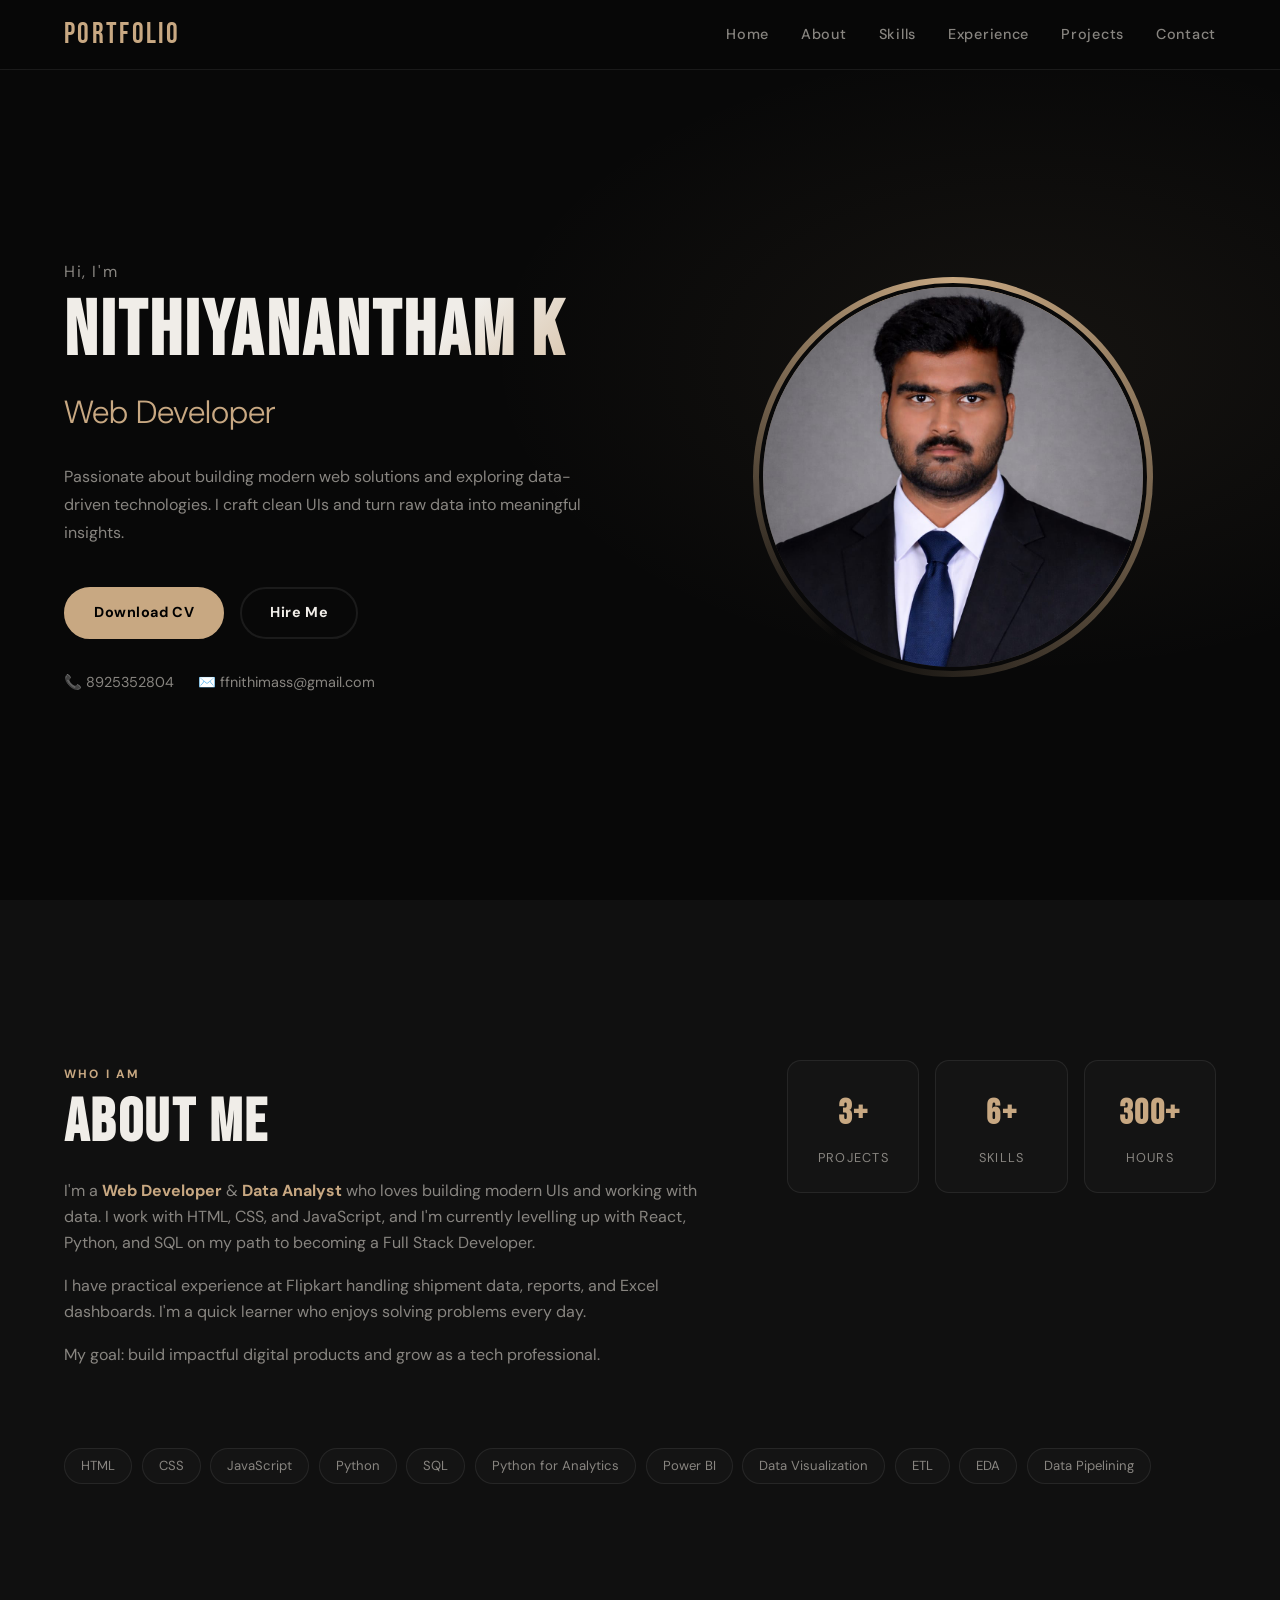
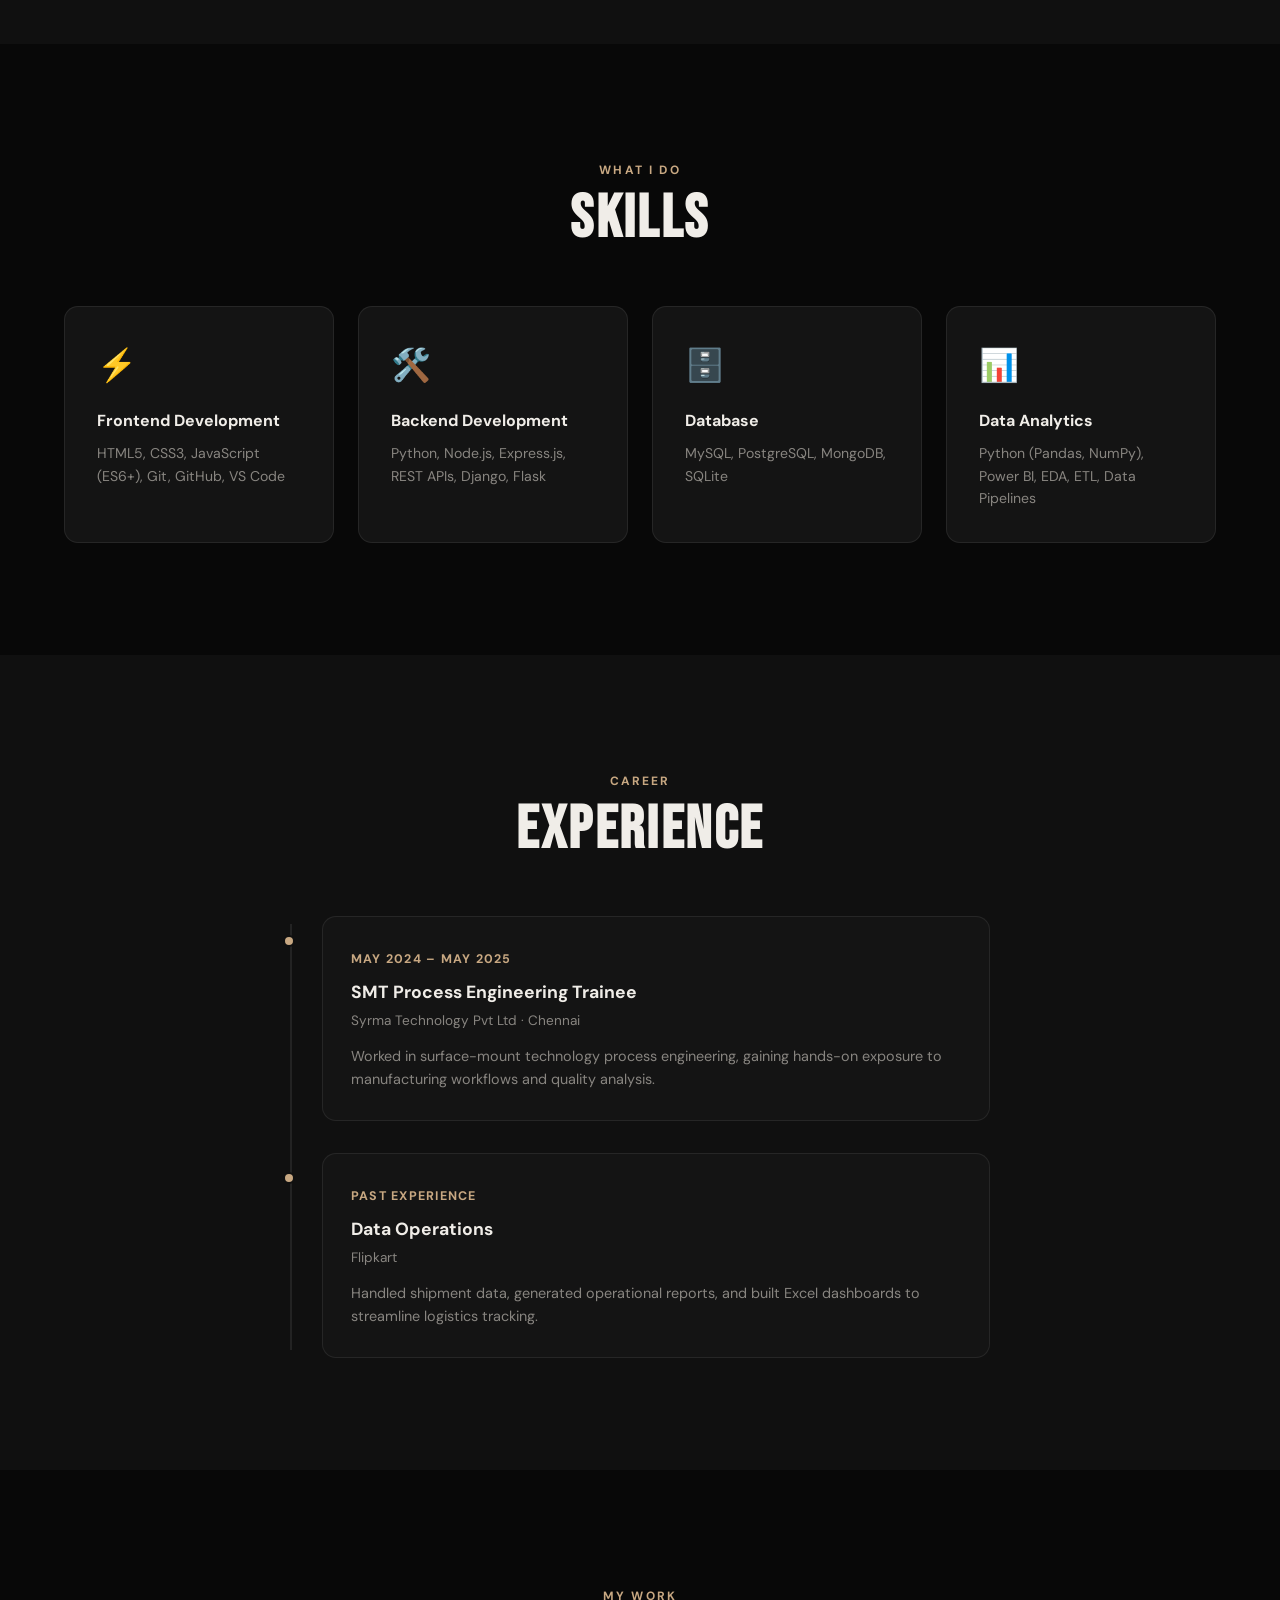
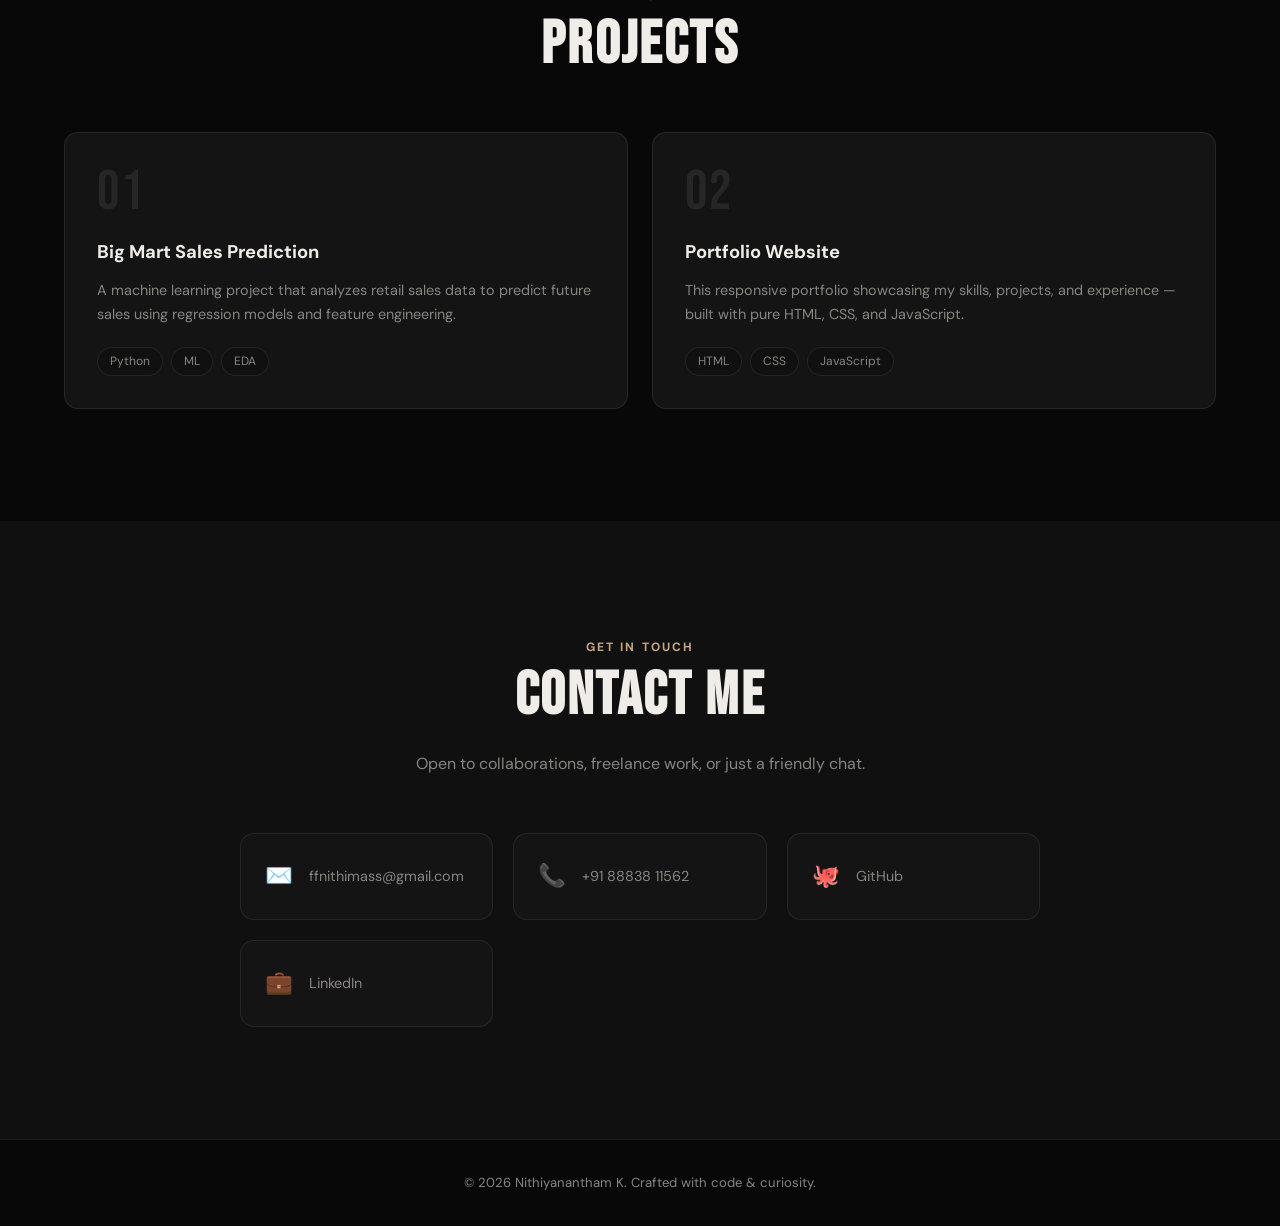
==== index.html @ ba3a7f9f "Add files via upload" ====
<!DOCTYPE html>
<html lang="en">
<head>
  <meta charset="UTF-8" />
  <meta name="viewport" content="width=device-width, initial-scale=1.0" />
  <title>Nithiyanantham K</title>
  <link rel="preconnect" href="https://fonts.googleapis.com" />
  <link rel="preconnect" href="https://fonts.gstatic.com" crossorigin />
  <link href="https://fonts.googleapis.com/css2?family=Bebas+Neue&family=DM+Sans:ital,opsz,wght@0,9..40,300;0,9..40,500;0,9..40,700;1,9..40,300&display=swap" rel="stylesheet" />
  <link rel="stylesheet" href="portfolio-project1.css" />
</head>
<body>

  <!-- ── NAVBAR ── -->
  <header>
    <nav class="navbar">
      <a href="#home" class="nav-logo">PORTFOLIO</a>
      <ul class="nav-links">
        <li><a href="#home">Home</a></li>
        <li><a href="#about">About</a></li>
        <li><a href="#skills">Skills</a></li>
        <li><a href="#experience">Experience</a></li>
        <li><a href="#projects">Projects</a></li>
        <li><a href="#contact">Contact</a></li>
      </ul>
      <button class="menu-toggle" aria-label="Toggle menu">&#9776;</button>
    </nav>
  </header>

  <main>

    <!-- ── HERO ── -->
    <section id="home" class="hero">
      <div class="hero-text fade-in">
        <p class="hero-label">Hi, I'm</p>
        <h1 class="hero-name">NITHIYANANTHAM K</h1>
        <h2 class="hero-role"><span id="role-text">Web Developer</span></h2>
        <p class="hero-bio">
          Passionate about building modern web solutions and exploring
          data-driven technologies. I craft clean UIs and turn raw data
          into meaningful insights.
        </p>
        <div class="hero-actions">
          <a href="NITHIYANANTHAM_K_CV.pdf" class="btn btn--primary" download>Download CV</a>
          <a href="#contact" class="btn btn--outline">Hire Me</a>
        </div>
        <div class="hero-contacts">
          <a href="tel:+918925352804">📞 8925352804</a>
          <a href="mailto:ffnithimass@gmail.com">✉️ ffnithimass@gmail.com</a>
        </div>
      </div>

      <div class="hero-image fade-in fade-in--delay">
        <div class="image-ring">
          <img src="imgs/myimg1.jpeg" alt="Nithiyanantham K" class="profile-img" />
        </div>
      </div>
    </section>

    <!-- ── ABOUT ── -->
    <section id="about" class="about">
      <div class="about-inner">

        <div class="about-text fade-in">
          <span class="section-tag">Who I Am</span>
          <h2 class="section-title">About Me</h2>
          <p>
            I'm a <strong>Web Developer</strong> &amp; <strong>Data Analyst</strong> who loves
            building modern UIs and working with data. I work with HTML, CSS, and JavaScript,
            and I'm currently levelling up with React, Python, and SQL on my path to becoming
            a Full Stack Developer.
          </p>
          <p>
            I have practical experience at Flipkart handling shipment data, reports, and Excel
            dashboards. I'm a quick learner who enjoys solving problems every day.
          </p>
          <p>My goal: build impactful digital products and grow as a tech professional.</p>
        </div>

        <div class="about-stats fade-in fade-in--delay">
          <div class="stat-card">
            <h3>3+</h3>
            <p>Projects</p>
          </div>
          <div class="stat-card">
            <h3>6+</h3>
            <p>Skills</p>
          </div>
          <div class="stat-card">
            <h3>300+</h3>
            <p>Hours</p>
          </div>
        </div>

      </div>

      <div class="tag-cloud fade-in">
        <span>HTML</span><span>CSS</span><span>JavaScript</span>
        <span>Python</span><span>SQL</span><span>Python for Analytics</span>
        <span>Power BI</span><span>Data Visualization</span>
        <span>ETL</span><span>EDA</span><span>Data Pipelining</span>
      </div>
    </section>

    <!-- ── SKILLS ── -->
    <section id="skills" class="skills-section">
      <div class="section-header fade-in">
        <span class="section-tag">What I Do</span>
        <h2 class="section-title">Skills</h2>
      </div>
      <div class="skills-grid">

        <div class="skill-card fade-in">
          <div class="skill-icon">⚡</div>
          <h3>Frontend Development</h3>
          <p>HTML5, CSS3, JavaScript (ES6+), Git, GitHub, VS Code</p>
        </div>

        <div class="skill-card fade-in">
          <div class="skill-icon">🛠️</div>
          <h3>Backend Development</h3>
          <p>Python, Node.js, Express.js, REST APIs, Django, Flask</p>
        </div>

        <div class="skill-card fade-in">
          <div class="skill-icon">🗄️</div>
          <h3>Database</h3>
          <p>MySQL, PostgreSQL, MongoDB, SQLite</p>
        </div>

        <div class="skill-card fade-in">
          <div class="skill-icon">📊</div>
          <h3>Data Analytics</h3>
          <p>Python (Pandas, NumPy), Power BI, EDA, ETL, Data Pipelines</p>
        </div>

      </div>
    </section>

    <!-- ── EXPERIENCE ── -->
    <section id="experience" class="experience-section">
      <div class="section-header fade-in">
        <span class="section-tag">Career</span>
        <h2 class="section-title">Experience</h2>
      </div>
      <div class="timeline">

        <div class="timeline-item fade-in">
          <div class="timeline-dot"></div>
          <div class="timeline-card">
            <span class="timeline-date">May 2024 – May 2025</span>
            <h3>SMT Process Engineering Trainee</h3>
            <p class="timeline-company">Syrma Technology Pvt Ltd · Chennai</p>
            <p>Worked in surface-mount technology process engineering, gaining hands-on exposure to manufacturing workflows and quality analysis.</p>
          </div>
        </div>

        <div class="timeline-item fade-in">
          <div class="timeline-dot"></div>
          <div class="timeline-card">
            <span class="timeline-date">Past Experience</span>
            <h3>Data Operations</h3>
            <p class="timeline-company">Flipkart</p>
            <p>Handled shipment data, generated operational reports, and built Excel dashboards to streamline logistics tracking.</p>
          </div>
        </div>

      </div>
    </section>

    <!-- ── PROJECTS ── -->
    <section id="projects" class="projects-section">
      <div class="section-header fade-in">
        <span class="section-tag">My Work</span>
        <h2 class="section-title">Projects</h2>
      </div>
      <div class="projects-grid">

        <div class="project-card fade-in">
          <div class="project-number">01</div>
          <h3>Big Mart Sales Prediction</h3>
          <p>A machine learning project that analyzes retail sales data to predict future sales using regression models and feature engineering.</p>
          <div class="project-tags">
            <span>Python</span><span>ML</span><span>EDA</span>
          </div>
        </div>

        <div class="project-card fade-in">
          <div class="project-number">02</div>
          <h3>Portfolio Website</h3>
          <p>This responsive portfolio showcasing my skills, projects, and experience — built with pure HTML, CSS, and JavaScript.</p>
          <div class="project-tags">
            <span>HTML</span><span>CSS</span><span>JavaScript</span>
          </div>
        </div>

      </div>
    </section>

    <!-- ── CONTACT ── -->
    <section id="contact" class="contact-section">
      <div class="section-header fade-in">
        <span class="section-tag">Get In Touch</span>
        <h2 class="section-title">Contact Me</h2>
        <p>Open to collaborations, freelance work, or just a friendly chat.</p>
      </div>
      <div class="contact-grid fade-in">
        <a href="mailto:ffnithimass@gmail.com" class="contact-card">
          <span class="contact-icon">✉️</span>
          <span>ffnithimass@gmail.com</span>
        </a>
        <a href="tel:+918883811562" class="contact-card">
          <span class="contact-icon">📞</span>
          <span>+91 88838 11562</span>
        </a>
        <a href="https://github.com/" target="_blank" rel="noopener" class="contact-card">
          <span class="contact-icon">🐙</span>
          <span>GitHub</span>
        </a>
        <a href="https://linkedin.com/" target="_blank" rel="noopener" class="contact-card">
          <span class="contact-icon">💼</span>
          <span>LinkedIn</span>
        </a>
      </div>
    </section>

  </main>

  <!-- ── FOOTER ── -->
  <footer class="footer">
    <p>© 2026 Nithiyanantham K. Crafted with code & curiosity.</p>
  </footer>

  <script src="portfolio-project2.js"></script>
</body>
</html>
---- portfolio-project1.css ----
/* ─────────────────────────────────────────
   RESET & ROOT
───────────────────────────────────────── */
*, *::before, *::after {
  margin: 0;
  padding: 0;
  box-sizing: border-box;
}

:root {
  --bg:         #080808;
  --bg-2:       #101010;
  --bg-card:    #141414;
  --accent:     #C8A882;       /* warm gold-tan */
  --accent-dim: rgba(200,168,130,0.15);
  --text:       #F0EDE8;
  --text-muted: #888580;
  --border:     rgba(255,255,255,0.08);
  --radius:     14px;
  --font-display: 'Bebas Neue', sans-serif;
  --font-body:    'DM Sans', sans-serif;
  --nav-h:      70px;
}

html { scroll-behavior: smooth; }

body {
  background: var(--bg);
  color: var(--text);
  font-family: var(--font-body);
  font-size: 1rem;
  line-height: 1.65;
  overflow-x: hidden;
}

/* ─────────────────────────────────────────
   UTILITY
───────────────────────────────────────── */
.section-tag {
  display: inline-block;
  font-size: 0.75rem;
  font-weight: 700;
  letter-spacing: 0.18em;
  text-transform: uppercase;
  color: var(--accent);
  margin-bottom: 0.5rem;
}

.section-title {
  font-family: var(--font-display);
  font-size: clamp(2.4rem, 5vw, 3.8rem);
  letter-spacing: 0.04em;
  line-height: 1;
  color: var(--text);
  margin-bottom: 1.5rem;
}

.section-header {
  text-align: center;
  margin-bottom: 3.5rem;
}

.section-header p {
  color: var(--text-muted);
  max-width: 500px;
  margin: 0 auto;
}

/* ─────────────────────────────────────────
   FADE-IN ANIMATION
───────────────────────────────────────── */
.fade-in {
  opacity: 0;
  transform: translateY(28px);
  transition: opacity 0.7s ease, transform 0.7s ease;
}

.fade-in.visible {
  opacity: 1;
  transform: translateY(0);
}

.fade-in--delay {
  transition-delay: 0.18s;
}

/* ─────────────────────────────────────────
   NAVBAR
───────────────────────────────────────── */
.navbar {
  position: fixed;
  top: 0;
  width: 100%;
  height: var(--nav-h);
  padding: 0 5%;
  display: flex;
  align-items: center;
  justify-content: space-between;
  background: rgba(8,8,8,0.85);
  backdrop-filter: blur(14px);
  -webkit-backdrop-filter: blur(14px);
  border-bottom: 1px solid var(--border);
  z-index: 1000;
}

.nav-logo {
  font-family: var(--font-display);
  font-size: 1.8rem;
  letter-spacing: 0.08em;
  color: var(--accent);
  text-decoration: none;
}

.nav-links {
  display: flex;
  list-style: none;
  gap: 2rem;
}

.nav-links a {
  color: var(--text-muted);
  text-decoration: none;
  font-size: 0.9rem;
  font-weight: 500;
  letter-spacing: 0.05em;
  transition: color 0.25s;
  position: relative;
}

.nav-links a::after {
  content: '';
  position: absolute;
  bottom: -4px;
  left: 0;
  width: 0;
  height: 2px;
  background: var(--accent);
  transition: width 0.3s ease;
}

.nav-links a:hover {
  color: var(--text);
}

.nav-links a:hover::after {
  width: 100%;
}

.menu-toggle {
  display: none;
  background: none;
  border: none;
  color: var(--text);
  font-size: 1.5rem;
  cursor: pointer;
}

/* ─────────────────────────────────────────
   HERO
───────────────────────────────────────── */
.hero {
  min-height: 100vh;
  padding: calc(var(--nav-h) + 4rem) 5% 5rem;
  display: flex;
  align-items: center;
  gap: 4rem;
  background:
    radial-gradient(ellipse 60% 50% at 80% 40%, rgba(200,168,130,0.07) 0%, transparent 70%);
}

.hero-text {
  flex: 1;
}

.hero-label {
  font-size: 1rem;
  color: var(--text-muted);
  letter-spacing: 0.1em;
  margin-bottom: 0.5rem;
}

.hero-name {
  font-family: var(--font-display);
  font-size: clamp(2.8rem, 6vw, 5rem);
  letter-spacing: 0.04em;
  line-height: 1;
  margin-bottom: 1rem;
  background: linear-gradient(135deg, var(--text) 60%, var(--accent));
  -webkit-background-clip: text;
  -webkit-text-fill-color: transparent;
  background-clip: text;
}

.hero-role {
  font-size: clamp(1.4rem, 3vw, 2rem);
  font-weight: 300;
  color: var(--accent);
  min-height: 2.5rem;
  margin-bottom: 1.5rem;
}

.hero-role span {
  opacity: 1;
  transition: opacity 0.5s ease;
}

.hero-role span.fade-out {
  opacity: 0;
}

.hero-bio {
  max-width: 520px;
  color: var(--text-muted);
  font-size: 1rem;
  margin-bottom: 2.5rem;
  line-height: 1.75;
}

.hero-actions {
  display: flex;
  gap: 1rem;
  flex-wrap: wrap;
  margin-bottom: 2rem;
}

.hero-contacts {
  display: flex;
  gap: 1.5rem;
  flex-wrap: wrap;
}

.hero-contacts a {
  color: var(--text-muted);
  text-decoration: none;
  font-size: 0.9rem;
  transition: color 0.25s;
}

.hero-contacts a:hover {
  color: var(--accent);
}

/* Profile image */
.hero-image {
  flex: 0.1 0 auto;
}

.image-ring {
  width: 400px;
  height: 400px;
  border-radius: 50%;
  padding: 6px;
  background: conic-gradient(var(--accent), transparent 60%, var(--accent));
  animation: spin-ring 10s linear infinite;
}

@keyframes spin-ring {
  to { transform: rotate(360deg); }
}

.profile-img {
  width: 100%;
  height: 100%;
  border-radius: 50%;
  object-fit: cover;
  display: block;
  border: 4px solid var(--bg);
  animation: spin-ring 10s linear infinite reverse; /* counter-rotate so image stays still */
}

/* ─────────────────────────────────────────
   BUTTONS
───────────────────────────────────────── */
.btn {
  display: inline-block;
  padding: 0.75rem 1.75rem;
  border-radius: 50px;
  font-family: var(--font-body);
  font-size: 0.9rem;
  font-weight: 700;
  letter-spacing: 0.04em;
  text-decoration: none;
  cursor: pointer;
  transition: all 0.3s ease;
}

.btn--primary {
  background: var(--accent);
  color: #000;
  border: 2px solid var(--accent);
}

.btn--primary:hover {
  background: transparent;
  color: var(--accent);
}

.btn--outline {
  background: transparent;
  color: var(--text);
  border: 2px solid var(--border);
}

.btn--outline:hover {
  border-color: var(--accent);
  color: var(--accent);
}

/* ─────────────────────────────────────────
   ABOUT
───────────────────────────────────────── */
.about {
  padding: 10rem 5%;
  background: var(--bg-2);
}

.about-inner {
  display: flex;
  gap: 5rem;
  align-items: flex-start;
  margin-bottom: 4rem;
}

.about-text {
  flex: 1.5;
}

.about-text p {
  color: var(--text-muted);
  margin-bottom: 1rem;
}

.about-text strong {
  color: var(--accent);
}

.about-stats {
  flex: 1;
  display: grid;
  grid-template-columns: repeat(3, 1fr);
  gap: 1rem;
}

.stat-card {
  background: var(--bg-card);
  border: 1px solid var(--border);
  border-radius: var(--radius);
  padding: 1.5rem 1rem;
  text-align: center;
}

.stat-card h3 {
  font-family: var(--font-display);
  font-size: 2.2rem;
  color: var(--accent);
  letter-spacing: 0.04em;
}

.stat-card p {
  font-size: 0.8rem;
  color: var(--text-muted);
  text-transform: uppercase;
  letter-spacing: 0.1em;
  margin-top: 0.25rem;
}

.tag-cloud {
  display: flex;
  flex-wrap: wrap;
  gap: 0.6rem;
}

.tag-cloud span {
  padding: 0.4rem 1rem;
  border-radius: 50px;
  background: var(--bg-card);
  border: 1px solid var(--border);
  font-size: 0.82rem;
  color: var(--text-muted);
  transition: all 0.25s;
}

.tag-cloud span:hover {
  border-color: var(--accent);
  color: var(--accent);
}

/* ─────────────────────────────────────────
   SKILLS SECTION
───────────────────────────────────────── */
.skills-section {
  padding: 7rem 5%;
  background: var(--bg);
}

.skills-grid {
  display: grid;
  grid-template-columns: repeat(auto-fit, minmax(240px, 1fr));
  gap: 1.5rem;
}

.skill-card {
  background: var(--bg-card);
  border: 1px solid var(--border);
  border-radius: var(--radius);
  padding: 2rem;
  transition: all 0.3s ease;
}

.skill-card:hover {
  border-color: var(--accent);
  transform: translateY(-4px);
  box-shadow: 0 12px 40px rgba(200,168,130,0.08);
}

.skill-icon {
  font-size: 2rem;
  margin-bottom: 1rem;
}

.skill-card h3 {
  font-size: 1rem;
  font-weight: 700;
  margin-bottom: 0.5rem;
  color: var(--text);
}

.skill-card p {
  font-size: 0.88rem;
  color: var(--text-muted);
  line-height: 1.6;
}

/* ─────────────────────────────────────────
   EXPERIENCE
───────────────────────────────────────── */
.experience-section {
  padding: 7rem 5%;
  background: var(--bg-2);
}

.timeline {
  display: flex;
  flex-direction: column;
  gap: 2rem;
  max-width: 700px;
  margin: 0 auto;
  position: relative;
  padding-left: 2rem;
}

.timeline::before {
  content: '';
  position: absolute;
  left: 0;
  top: 8px;
  bottom: 8px;
  width: 2px;
  background: var(--border);
}

.timeline-item {
  position: relative;
}

.timeline-dot {
  position: absolute;
  left: -2.45rem;
  top: 1.2rem;
  width: 12px;
  height: 12px;
  border-radius: 50%;
  background: var(--accent);
  border: 2px solid var(--bg-2);
}

.timeline-card {
  background: var(--bg-card);
  border: 1px solid var(--border);
  border-radius: var(--radius);
  padding: 1.75rem;
  transition: border-color 0.3s;
}

.timeline-card:hover {
  border-color: var(--accent);
}

.timeline-date {
  font-size: 0.78rem;
  font-weight: 700;
  letter-spacing: 0.1em;
  text-transform: uppercase;
  color: var(--accent);
}

.timeline-card h3 {
  font-size: 1.1rem;
  font-weight: 700;
  margin: 0.4rem 0 0.2rem;
  color: var(--text);
}

.timeline-company {
  font-size: 0.85rem;
  color: var(--text-muted);
  margin-bottom: 0.75rem;
}

.timeline-card p:last-child {
  font-size: 0.9rem;
  color: var(--text-muted);
}

/* ─────────────────────────────────────────
   PROJECTS
───────────────────────────────────────── */
.projects-section {
  padding: 7rem 5%;
  background: var(--bg);
}

.projects-grid {
  display: grid;
  grid-template-columns: repeat(auto-fit, minmax(300px, 1fr));
  gap: 1.5rem;
}

.project-card {
  background: var(--bg-card);
  border: 1px solid var(--border);
  border-radius: var(--radius);
  padding: 2rem;
  transition: all 0.3s ease;
  position: relative;
  overflow: hidden;
}

.project-card::before {
  content: '';
  position: absolute;
  inset: 0;
  background: linear-gradient(135deg, var(--accent-dim), transparent);
  opacity: 0;
  transition: opacity 0.3s;
}

.project-card:hover {
  border-color: var(--accent);
  transform: translateY(-4px);
}

.project-card:hover::before {
  opacity: 1;
}

.project-number {
  font-family: var(--font-display);
  font-size: 3.5rem;
  color: var(--border);
  line-height: 1;
  margin-bottom: 1rem;
  letter-spacing: 0.04em;
}

.project-card h3 {
  font-size: 1.15rem;
  font-weight: 700;
  margin-bottom: 0.75rem;
  color: var(--text);
}

.project-card > p {
  font-size: 0.9rem;
  color: var(--text-muted);
  margin-bottom: 1.25rem;
}

.project-tags {
  display: flex;
  gap: 0.5rem;
  flex-wrap: wrap;
}

.project-tags span {
  padding: 0.25rem 0.75rem;
  border-radius: 50px;
  background: var(--bg-2);
  border: 1px solid var(--border);
  font-size: 0.75rem;
  color: var(--text-muted);
}

/* ─────────────────────────────────────────
   CONTACT
───────────────────────────────────────── */
.contact-section {
  padding: 7rem 5%;
  background: var(--bg-2);
}

.contact-grid {
  display: grid;
  grid-template-columns: repeat(auto-fit, minmax(220px, 1fr));
  gap: 1.25rem;
  max-width: 800px;
  margin: 0 auto;
}

.contact-card {
  display: flex;
  align-items: center;
  gap: 1rem;
  padding: 1.5rem;
  background: var(--bg-card);
  border: 1px solid var(--border);
  border-radius: var(--radius);
  text-decoration: none;
  color: var(--text-muted);
  font-size: 0.9rem;
  transition: all 0.3s;
}

.contact-card:hover {
  border-color: var(--accent);
  color: var(--text);
}

.contact-icon {
  font-size: 1.4rem;
}

/* ─────────────────────────────────────────
   FOOTER
───────────────────────────────────────── */
.footer {
  text-align: center;
  padding: 2rem;
  background: var(--bg);
  border-top: 1px solid var(--border);
  font-size: 0.82rem;
  color: var(--text-muted);
}

/* ─────────────────────────────────────────
   RESPONSIVE
───────────────────────────────────────── */
@media (max-width: 900px) {
  .hero {
    flex-direction: column-reverse;
    text-align: center;
    padding-top: calc(var(--nav-h) + 3rem);
  }

  .hero-bio { margin: 0 auto 2.5rem; }
  .hero-actions { justify-content: center; }
  .hero-contacts { justify-content: center; }

  .image-ring {
    width: 340px;
    height: 340px;
  }

  .about-inner {
    flex-direction: column;
    gap: 3rem;
  }

  .about-stats {
    width: 100%;
  }
}

@media (max-width: 600px) {
  .navbar { padding: 0 4%; }

  .nav-links {
    display: none;
    flex-direction: column;
    position: absolute;
    top: var(--nav-h);
    left: 0;
    width: 100%;
    background: var(--bg-2);
    padding: 1rem 5%;
    border-bottom: 1px solid var(--border);
    gap: 1rem;
  }

  .nav-links.open { display: flex; }

  .menu-toggle { display: block; }

  .image-ring {
    width: 280px;
    height: 280px;
  }

  .about-stats {
    grid-template-columns: repeat(3, 1fr);
  }

  .skills-grid,
  .projects-grid {
    grid-template-columns: 1fr;
  }
}
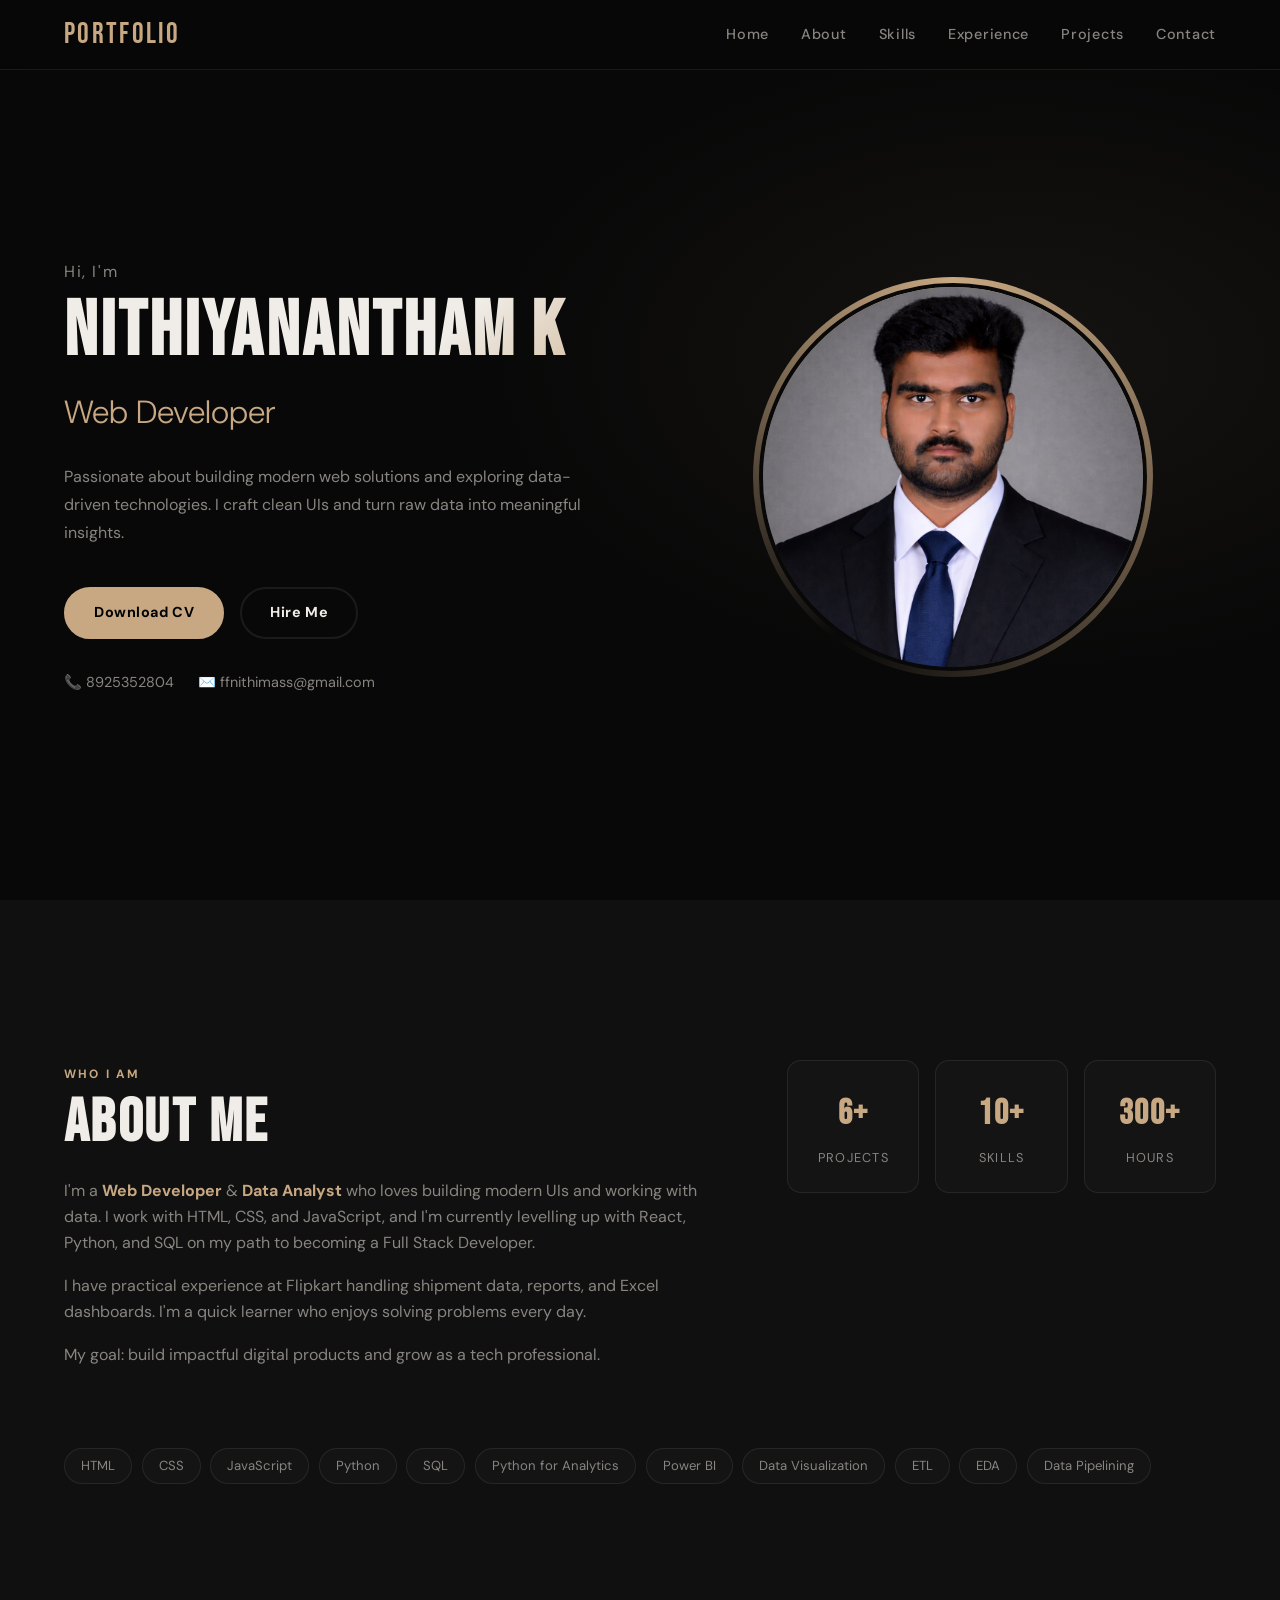
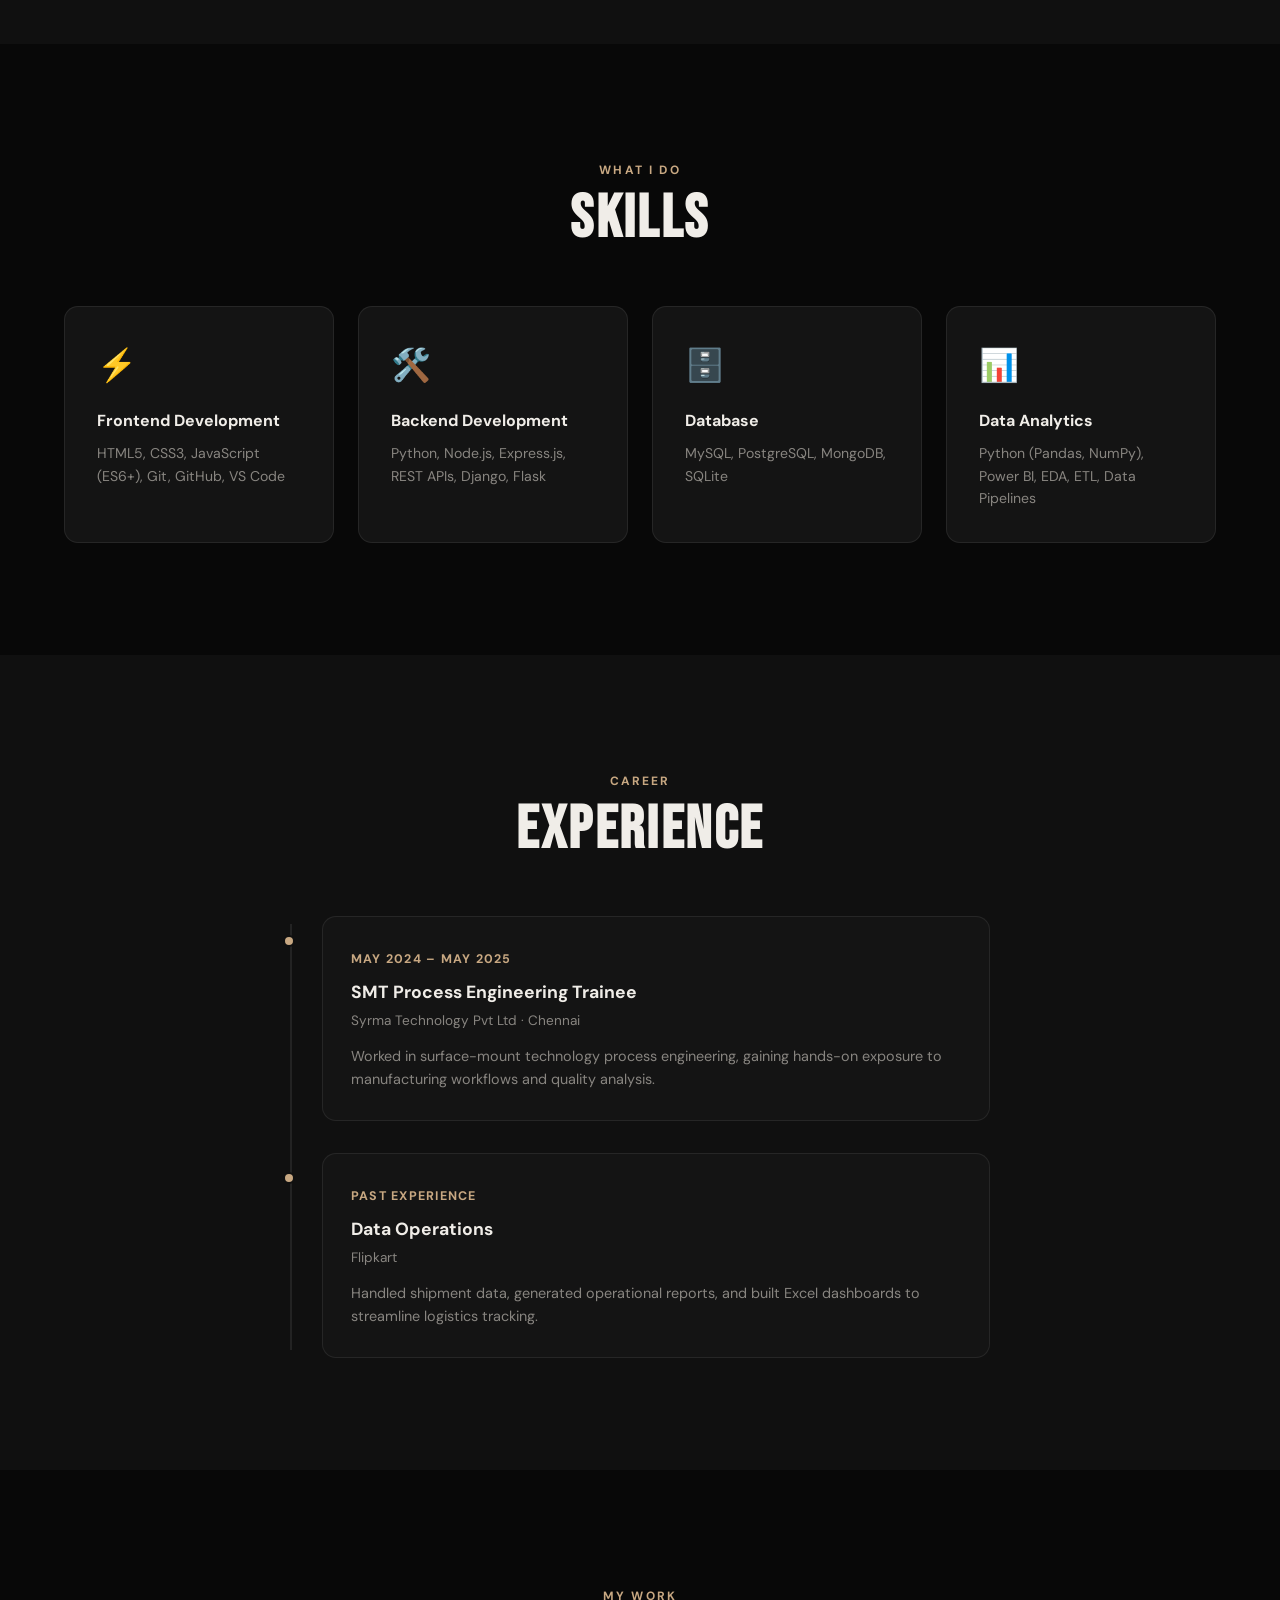
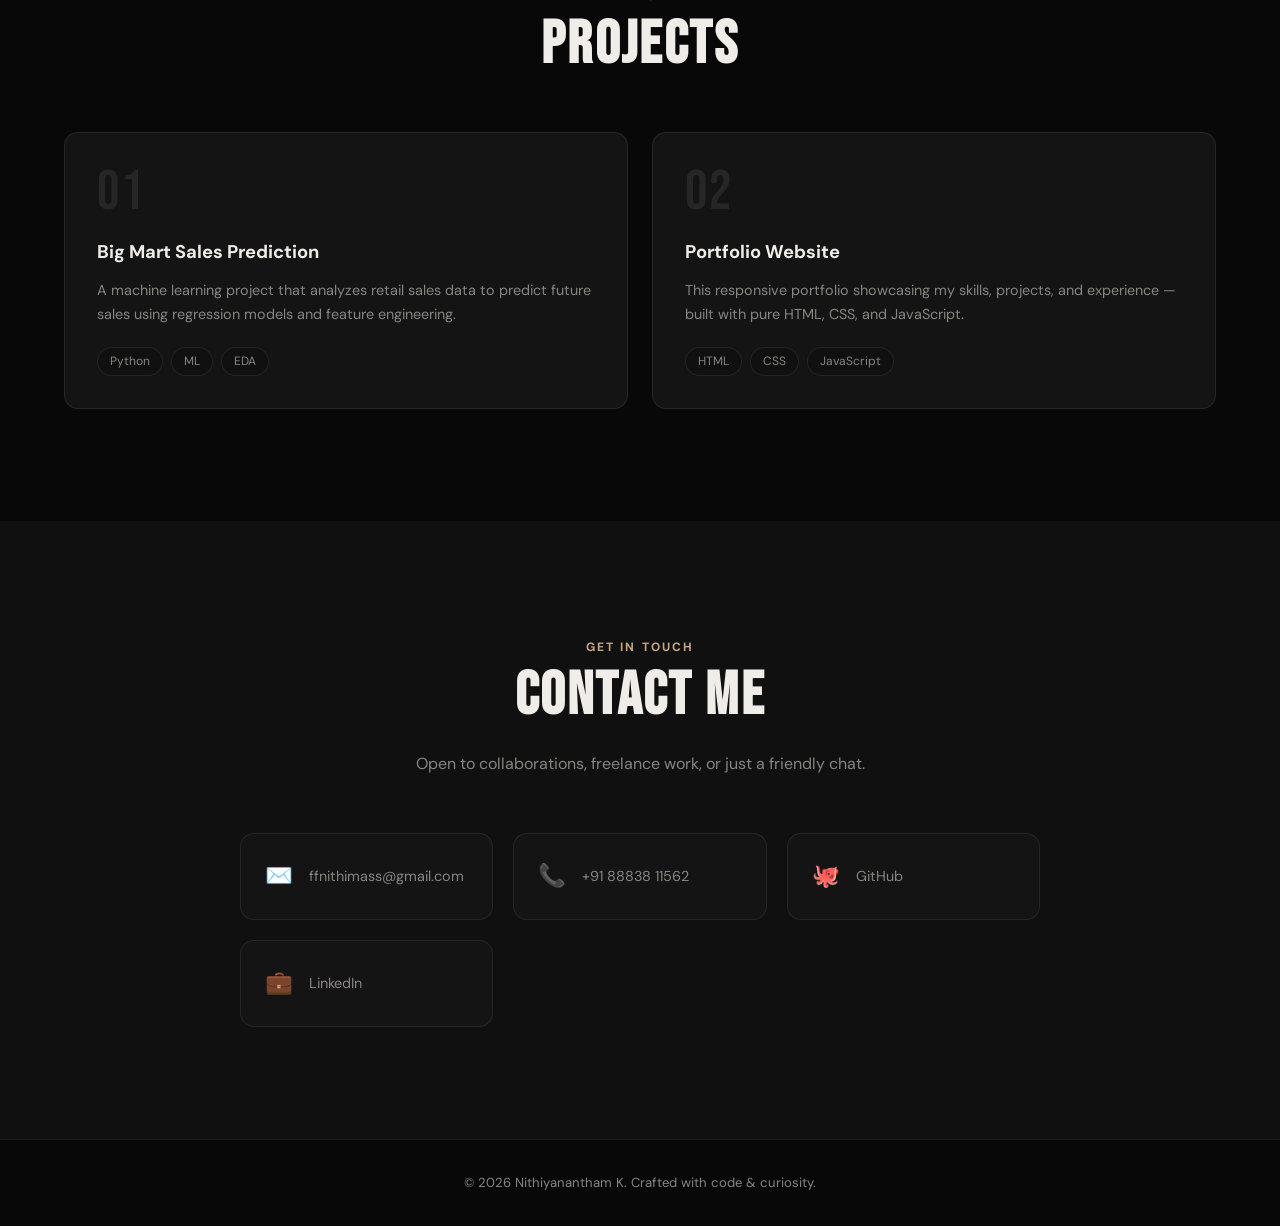
==== commit 6d6080ec: "index.html" ====
--- a/index.html
+++ b/index.html
@@ -79,11 +79,11 @@
 
         <div class="about-stats fade-in fade-in--delay">
           <div class="stat-card">
-            <h3>3+</h3>
+            <h3>6+</h3>
             <p>Projects</p>
           </div>
           <div class="stat-card">
-            <h3>6+</h3>
+            <h3>10+</h3>
             <p>Skills</p>
           </div>
           <div class="stat-card">
--- a/portfolio-project1.css
+++ b/portfolio-project1.css
@@ -686,7 +686,10 @@
     border-bottom: 1px solid var(--border);
     gap: 1rem;
   }
-
+  .hero-role{
+     display: none;
+  }
+   
   .nav-links.open { display: flex; }
 
   .menu-toggle { display: block; }
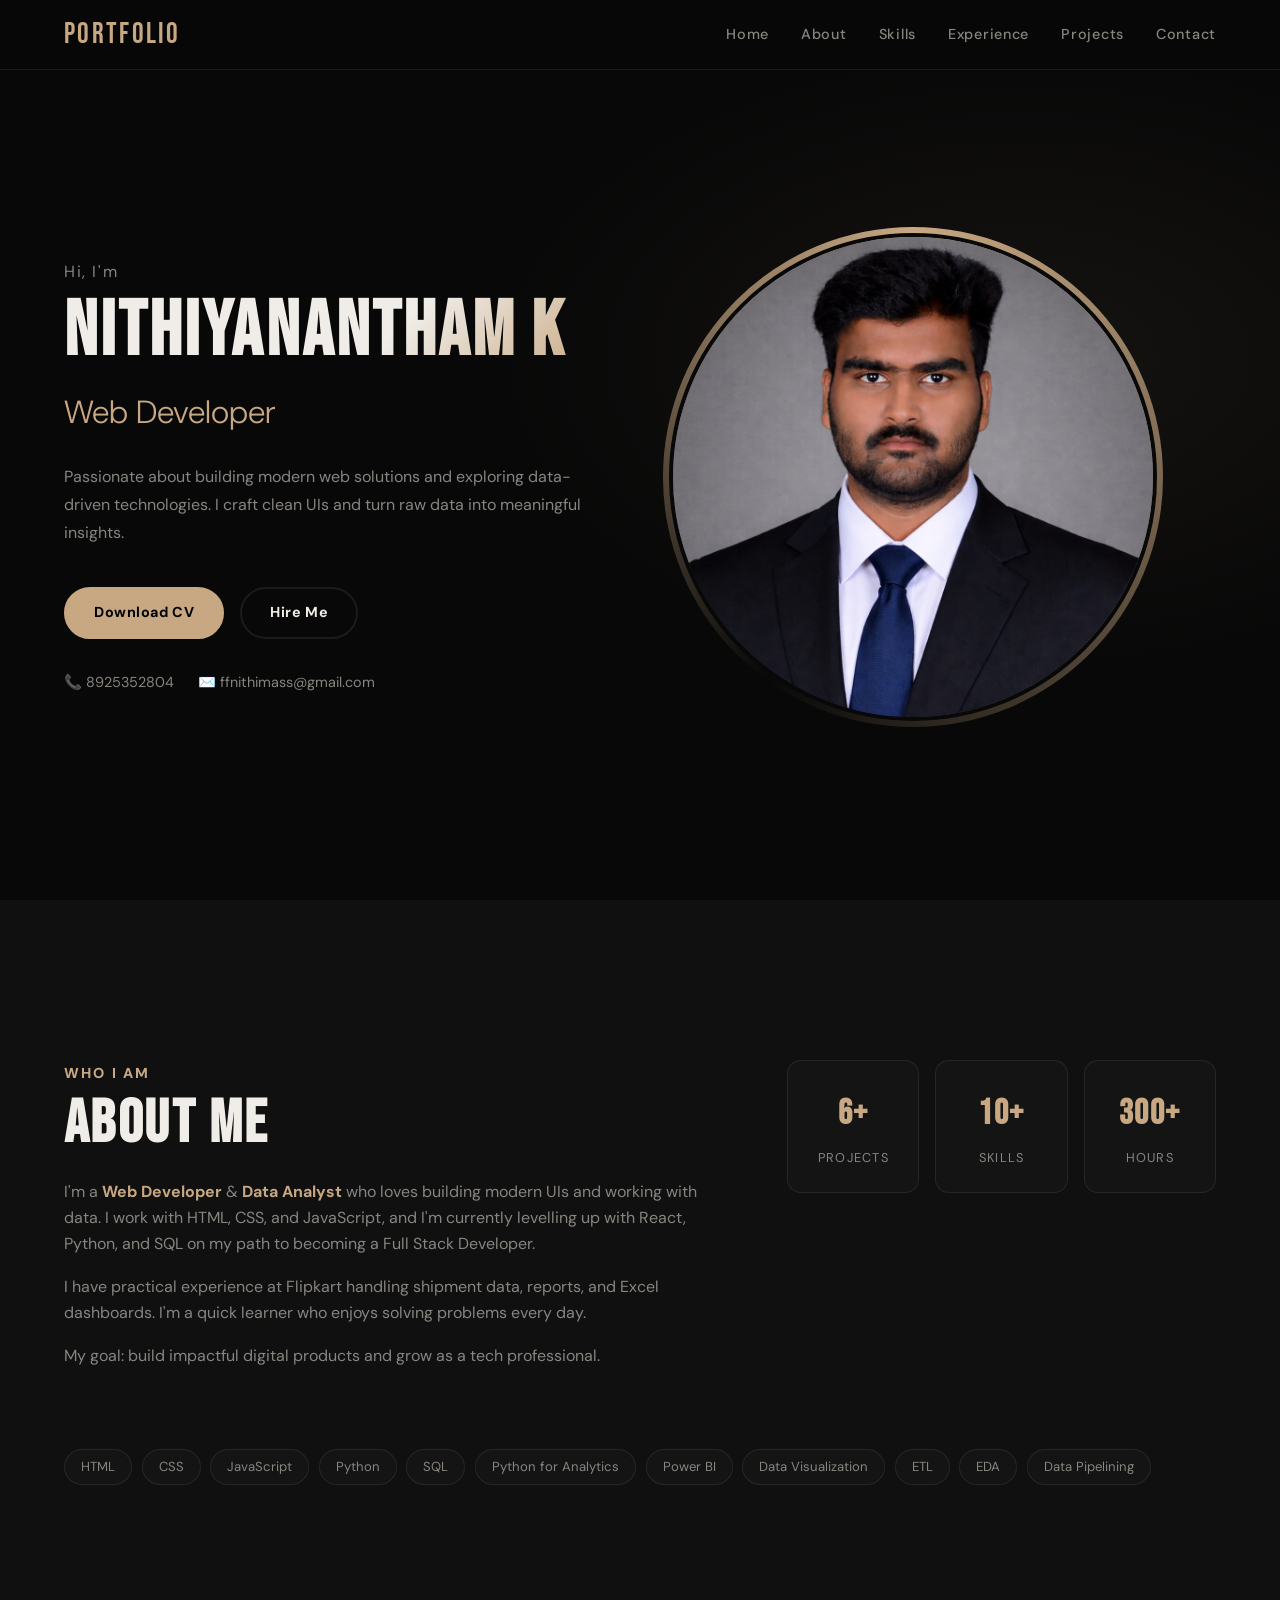
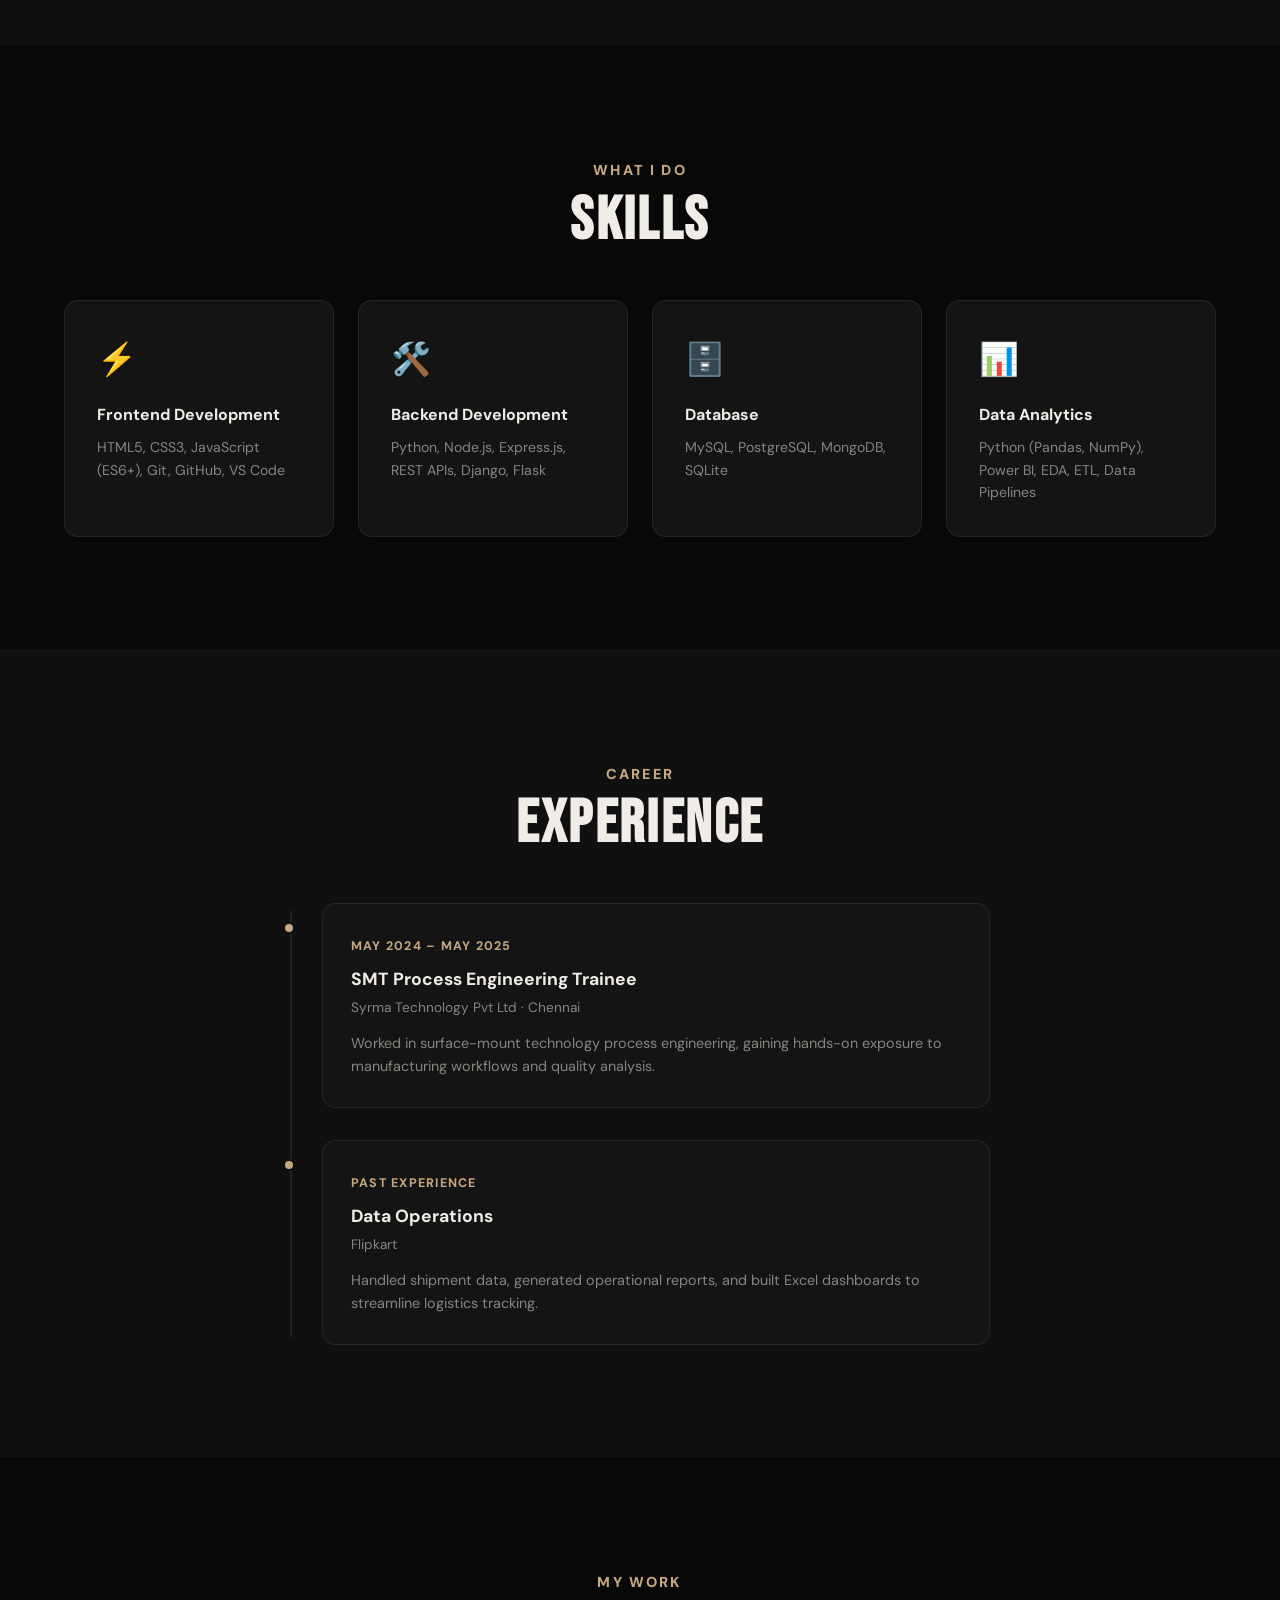
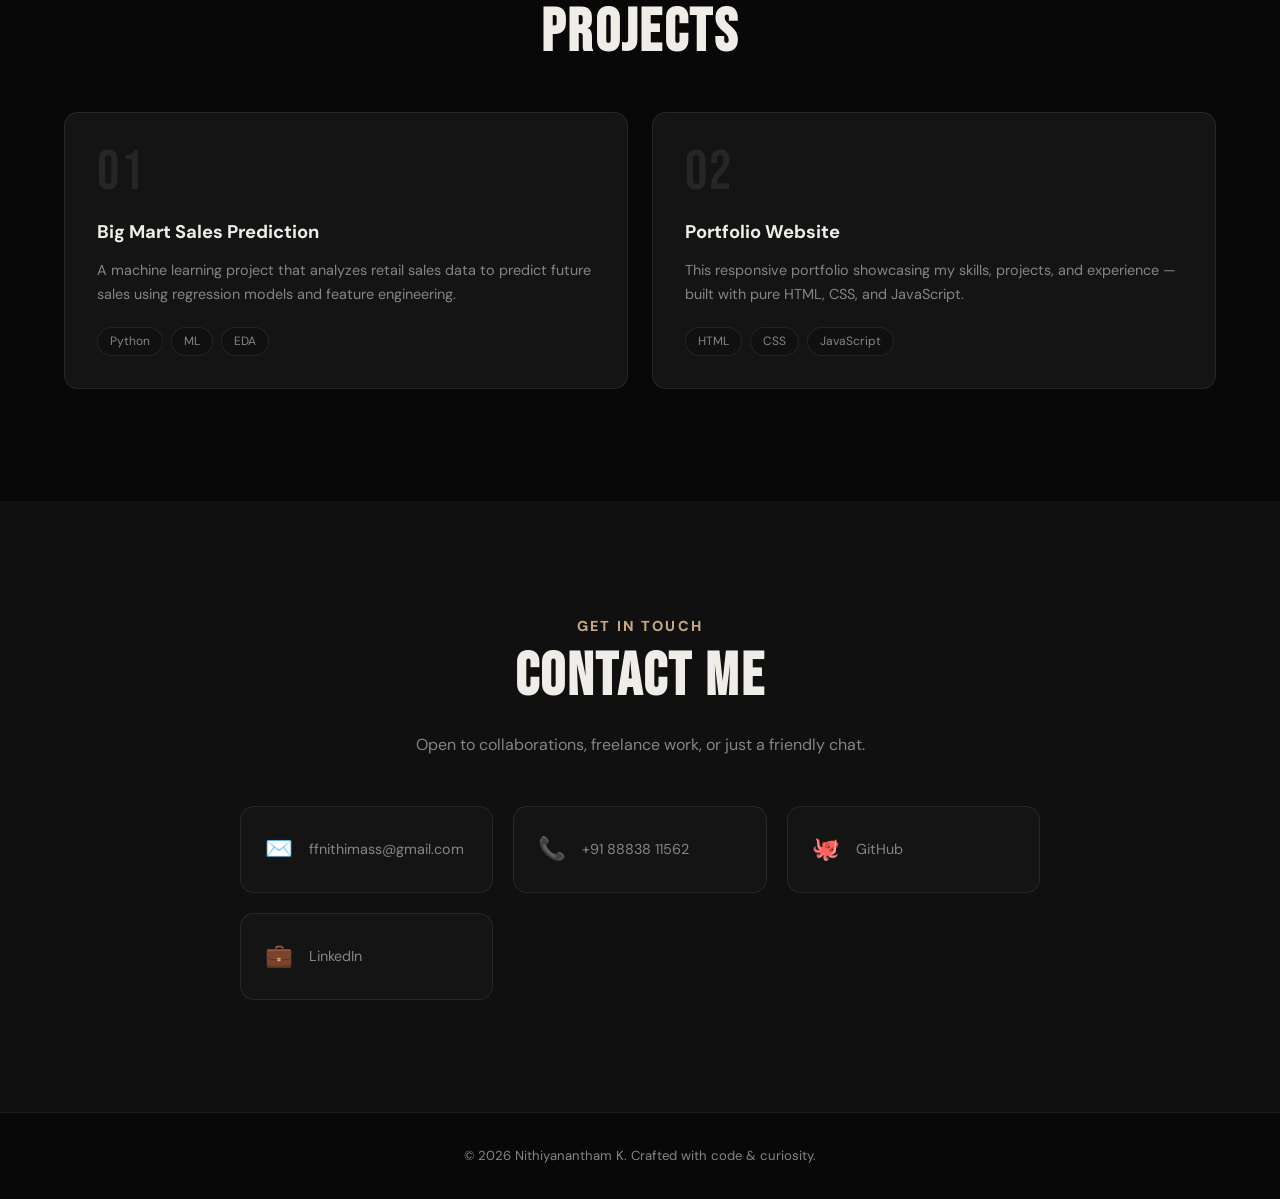
==== commit d634ef1a: "index.html" ====
--- a/index.html
+++ b/index.html
@@ -7,7 +7,7 @@
   <link rel="preconnect" href="https://fonts.googleapis.com" />
   <link rel="preconnect" href="https://fonts.gstatic.com" crossorigin />
   <link href="https://fonts.googleapis.com/css2?family=Bebas+Neue&family=DM+Sans:ital,opsz,wght@0,9..40,300;0,9..40,500;0,9..40,700;1,9..40,300&display=swap" rel="stylesheet" />
-  <link rel="stylesheet" href="portfolio-project1.css" />
+  <link rel="stylesheet" href="portfolio1.css" />
 </head>
 <body>
 
--- a/portfolio1.css
+++ b/portfolio1.css
@@ -0,0 +1,716 @@
+/* ─────────────────────────────────────────
+   RESET & ROOT
+───────────────────────────────────────── */
+*, *::before, *::after {
+  margin: 0;
+  padding: 0;
+  box-sizing: border-box;
+}
+
+:root {
+  --bg:         #080808;
+  --bg-2:       #101010;
+  --bg-card:    #141414;
+  --accent:     #C8A882;       /* warm gold-tan */
+  --accent-dim: rgba(200,168,130,0.15);
+  --text:       #F0EDE8;
+  --text-muted: #888580;
+  --border:     rgba(255,255,255,0.08);
+  --radius:     14px;
+  --font-display: 'Bebas Neue', sans-serif;
+  --font-body:    'DM Sans', sans-serif;
+  --nav-h:      70px;
+}
+
+html { scroll-behavior: smooth; }
+
+body {
+  background: var(--bg);
+  color: var(--text);
+  font-family: var(--font-body);
+  font-size: 1rem;
+  line-height: 1.65;
+  overflow-x: hidden;
+}
+
+/* ─────────────────────────────────────────
+   UTILITY
+───────────────────────────────────────── */
+.section-tag {
+  display: inline-block;
+  font-size: 0.9rem;
+  font-weight: 800;
+  letter-spacing: 0.15em;
+  text-transform: uppercase;
+  color: var(--accent);
+  margin-bottom: 0.5rem;
+}
+
+.section-title {
+  font-family: var(--font-display);
+  font-size: clamp(2.4rem, 5vw, 3.8rem);
+  letter-spacing: 0.04em;
+  line-height: 1;
+  color: var(--text);
+  margin-bottom: 1.5rem;
+}
+
+.section-header {
+  text-align: center;
+  margin-bottom: 3rem;
+}
+
+.section-header p {
+  color: var(--text-muted);
+  max-width: 500px;
+  margin: 0 auto;
+}
+
+/* ─────────────────────────────────────────
+   FADE-IN ANIMATION
+───────────────────────────────────────── */
+.fade-in {
+  opacity: 0;
+  transform: translateY(28px);
+  transition: opacity 0.7s ease, transform 0.7s ease;
+}
+
+.fade-in.visible {
+  opacity: 1;
+  transform: translateY(0);
+}
+
+.fade-in--delay {
+  transition-delay: 0.18s;
+}
+
+/* ─────────────────────────────────────────
+   NAVBAR
+───────────────────────────────────────── */
+.navbar {
+  position: fixed;
+  top: 0;
+  width: 100%;
+  height: var(--nav-h);
+  padding: 0 5%;
+  display: flex;
+  align-items: center;
+  justify-content: space-between;
+  background: rgba(8,8,8,0.85);
+  backdrop-filter: blur(14px);
+  -webkit-backdrop-filter: blur(14px);
+  border-bottom: 1px solid var(--border);
+  z-index: 1000;
+}
+
+.nav-logo {
+  font-family: var(--font-display);
+  font-size: 1.8rem;
+  letter-spacing: 0.08em;
+  color: var(--accent);
+  text-decoration: none;
+}
+
+.nav-links {
+  display: flex;
+  list-style: none;
+  gap: 2rem;
+}
+
+.nav-links a {
+  color: var(--text-muted);
+  text-decoration: none;
+  font-size: 0.9rem;
+  font-weight: 500;
+  letter-spacing: 0.05em;
+  transition: color 0.25s;
+  position: relative;
+}
+
+.nav-links a::after {
+  content: '';
+  position: absolute;
+  bottom: -4px;
+  left: 0;
+  width: 0;
+  height: 2px;
+  background: var(--accent);
+  transition: width 0.3s ease;
+}
+
+.nav-links a:hover {
+  color: var(--text);
+}
+
+.nav-links a:hover::after {
+  width: 100%;
+}
+
+.menu-toggle {
+  display: none;
+  background: none;
+  border: none;
+  color: var(--text);
+  font-size: 1.5rem;
+  cursor: pointer;
+}
+
+/* ─────────────────────────────────────────
+   HERO
+───────────────────────────────────────── */
+.hero {
+  min-height: 100vh;
+  padding: calc(var(--nav-h) + 4rem) 5% 5rem;
+  display: flex;
+  align-items: center;
+  gap: 4rem;
+  background:
+    radial-gradient(ellipse 60% 50% at 80% 40%, rgba(200,168,130,0.07) 0%, transparent 70%);
+}
+
+.hero-text {
+  flex: 1;
+}
+
+.hero-label {
+  font-size: 1rem;
+  color: var(--text-muted);
+  letter-spacing: 0.1em;
+  margin-bottom: 0.5rem;
+}
+
+.hero-name {
+  font-family: var(--font-display);
+  font-size: clamp(2.8rem, 6vw, 5rem);
+  letter-spacing: 0.04em;
+  line-height: 1;
+  margin-bottom: 1rem;
+  background: linear-gradient(135deg, var(--text) 60%, var(--accent));
+  -webkit-background-clip: text;
+  -webkit-text-fill-color: transparent;
+  background-clip: text;
+}
+
+.hero-role {
+  font-size: clamp(1.4rem, 3vw, 2rem);
+  font-weight: 300;
+  color: var(--accent);
+  min-height: 2.5rem;
+  margin-bottom: 1.5rem;
+}
+
+.hero-role span {
+  opacity: 1;
+  transition: opacity 0.5s ease;
+}
+
+.hero-role span.fade-out {
+  opacity: 0;
+}
+
+.hero-bio {
+  max-width: 520px;
+  color: var(--text-muted);
+  font-size: 1rem;
+  margin-bottom: 2.5rem;
+  line-height: 1.75;
+}
+
+.hero-actions {
+  display: flex;
+  gap: 1rem;
+  flex-wrap: wrap;
+  margin-bottom: 2rem;
+}
+
+.hero-contacts {
+  display: flex;
+  gap: 1.5rem;
+  flex-wrap: wrap;
+}
+
+.hero-contacts a {
+  color: var(--text-muted);
+  text-decoration: none;
+  font-size: 0.9rem;
+  transition: color 0.25s;
+}
+
+.hero-contacts a:hover {
+  color: var(--accent);
+}
+
+/* Profile image */
+.hero-image {
+  flex: 0.1 0 auto;
+}
+
+.image-ring {
+  width: 500px;
+  height: 500px;
+  border-radius: 50%;
+  padding: 6px;
+  background: conic-gradient(var(--accent), transparent 60%, var(--accent));
+  animation: spin-ring 10s linear infinite;
+}
+
+@keyframes spin-ring {
+  to { transform: rotate(360deg); }
+}
+
+.profile-img {
+  width: 100%;
+  height: 100%;
+  border-radius: 50%;
+  object-fit: cover;
+  display: block;
+  border: 4px solid var(--bg);
+  animation: spin-ring 10s linear infinite reverse; /* counter-rotate so image stays still */
+}
+
+/* ─────────────────────────────────────────
+   BUTTONS
+───────────────────────────────────────── */
+.btn {
+  display: inline-block;
+  padding: 0.75rem 1.75rem;
+  border-radius: 50px;
+  font-family: var(--font-body);
+  font-size: 0.9rem;
+  font-weight: 700;
+  letter-spacing: 0.04em;
+  text-decoration: none;
+  cursor: pointer;
+  transition: all 0.3s ease;
+}
+
+.btn--primary {
+  background: var(--accent);
+  color: #000;
+  border: 2px solid var(--accent);
+}
+
+.btn--primary:hover {
+  background: transparent;
+  color: var(--accent);
+}
+
+.btn--outline {
+  background: transparent;
+  color: var(--text);
+  border: 2px solid var(--border);
+}
+
+.btn--outline:hover {
+  border-color: var(--accent);
+  color: var(--accent);
+}
+
+/* ─────────────────────────────────────────
+   ABOUT
+───────────────────────────────────────── */
+.about {
+  padding: 10rem 5%;
+  background: var(--bg-2);
+}
+
+.about-inner {
+  display: flex;
+  gap: 5rem;
+  align-items: flex-start;
+  margin-bottom: 4rem;
+}
+
+.about-text {
+  flex: 1.5;
+}
+
+.about-text p {
+  color: var(--text-muted);
+  margin-bottom: 1rem;
+}
+
+.about-text strong {
+  color: var(--accent);
+}
+
+.about-stats {
+  flex: 1;
+  display: grid;
+  grid-template-columns: repeat(3, 1fr);
+  gap: 1rem;
+}
+
+.stat-card {
+  background: var(--bg-card);
+  border: 1px solid var(--border);
+  border-radius: var(--radius);
+  padding: 1.5rem 1rem;
+  text-align: center;
+}
+
+.stat-card h3 {
+  font-family: var(--font-display);
+  font-size: 2.2rem;
+  color: var(--accent);
+  letter-spacing: 0.04em;
+}
+
+.stat-card p {
+  font-size: 0.8rem;
+  color: var(--text-muted);
+  text-transform: uppercase;
+  letter-spacing: 0.1em;
+  margin-top: 0.25rem;
+}
+
+.tag-cloud {
+  display: flex;
+  flex-wrap: wrap;
+  gap: 0.6rem;
+}
+
+.tag-cloud span {
+  padding: 0.4rem 1rem;
+  border-radius: 50px;
+  background: var(--bg-card);
+  border: 1px solid var(--border);
+  font-size: 0.82rem;
+  color: var(--text-muted);
+  transition: all 0.25s;
+}
+
+.tag-cloud span:hover {
+  border-color: var(--accent);
+  color: var(--accent);
+}
+
+/* ─────────────────────────────────────────
+   SKILLS SECTION
+───────────────────────────────────────── */
+.skills-section {
+  padding: 7rem 5%;
+  background: var(--bg);
+}
+
+.skills-grid {
+  display: grid;
+  grid-template-columns: repeat(auto-fit, minmax(240px, 1fr));
+  gap: 1.5rem;
+}
+
+.skill-card {
+  background: var(--bg-card);
+  border: 1px solid var(--border);
+  border-radius: var(--radius);
+  padding: 2rem;
+  transition: all 0.3s ease;
+}
+
+.skill-card:hover {
+  border-color: var(--accent);
+  transform: translateY(-4px);
+  box-shadow: 0 12px 40px rgba(200,168,130,0.08);
+}
+
+.skill-icon {
+  font-size: 2rem;
+  margin-bottom: 1rem;
+}
+
+.skill-card h3 {
+  font-size: 1rem;
+  font-weight: 700;
+  margin-bottom: 0.5rem;
+  color: var(--text);
+}
+
+.skill-card p {
+  font-size: 0.88rem;
+  color: var(--text-muted);
+  line-height: 1.6;
+}
+
+/* ─────────────────────────────────────────
+   EXPERIENCE
+───────────────────────────────────────── */
+.experience-section {
+  padding: 7rem 5%;
+  background: var(--bg-2);
+}
+
+.timeline {
+  display: flex;
+  flex-direction: column;
+  gap: 2rem;
+  max-width: 700px;
+  margin: 0 auto;
+  position: relative;
+  padding-left: 2rem;
+}
+
+.timeline::before {
+  content: '';
+  position: absolute;
+  left: 0;
+  top: 8px;
+  bottom: 8px;
+  width: 2px;
+  background: var(--border);
+}
+
+.timeline-item {
+  position: relative;
+}
+
+.timeline-dot {
+  position: absolute;
+  left: -2.45rem;
+  top: 1.2rem;
+  width: 12px;
+  height: 12px;
+  border-radius: 50%;
+  background: var(--accent);
+  border: 2px solid var(--bg-2);
+}
+
+.timeline-card {
+  background: var(--bg-card);
+  border: 1px solid var(--border);
+  border-radius: var(--radius);
+  padding: 1.75rem;
+  transition: border-color 0.3s;
+}
+
+.timeline-card:hover {
+  border-color: var(--accent);
+}
+
+.timeline-date {
+  font-size: 0.78rem;
+  font-weight: 700;
+  letter-spacing: 0.1em;
+  text-transform: uppercase;
+  color: var(--accent);
+}
+
+.timeline-card h3 {
+  font-size: 1.1rem;
+  font-weight: 700;
+  margin: 0.4rem 0 0.2rem;
+  color: var(--text);
+}
+
+.timeline-company {
+  font-size: 0.85rem;
+  color: var(--text-muted);
+  margin-bottom: 0.75rem;
+}
+
+.timeline-card p:last-child {
+  font-size: 0.9rem;
+  color: var(--text-muted);
+}
+
+/* ─────────────────────────────────────────
+   PROJECTS
+───────────────────────────────────────── */
+.projects-section {
+  padding: 7rem 5%;
+  background: var(--bg);
+}
+
+.projects-grid {
+  display: grid;
+  grid-template-columns: repeat(auto-fit, minmax(300px, 1fr));
+  gap: 1.5rem;
+}
+
+.project-card {
+  background: var(--bg-card);
+  border: 1px solid var(--border);
+  border-radius: var(--radius);
+  padding: 2rem;
+  transition: all 0.3s ease;
+  position: relative;
+  overflow: hidden;
+}
+
+.project-card::before {
+  content: '';
+  position: absolute;
+  inset: 0;
+  background: linear-gradient(135deg, var(--accent-dim), transparent);
+  opacity: 0;
+  transition: opacity 0.3s;
+}
+
+.project-card:hover {
+  border-color: var(--accent);
+  transform: translateY(-4px);
+}
+
+.project-card:hover::before {
+  opacity: 1;
+}
+
+.project-number {
+  font-family: var(--font-display);
+  font-size: 3.5rem;
+  color: var(--border);
+  line-height: 1;
+  margin-bottom: 1rem;
+  letter-spacing: 0.04em;
+}
+
+.project-card h3 {
+  font-size: 1.15rem;
+  font-weight: 700;
+  margin-bottom: 0.75rem;
+  color: var(--text);
+}
+
+.project-card > p {
+  font-size: 0.9rem;
+  color: var(--text-muted);
+  margin-bottom: 1.25rem;
+}
+
+.project-tags {
+  display: flex;
+  gap: 0.5rem;
+  flex-wrap: wrap;
+}
+
+.project-tags span {
+  padding: 0.25rem 0.75rem;
+  border-radius: 50px;
+  background: var(--bg-2);
+  border: 1px solid var(--border);
+  font-size: 0.75rem;
+  color: var(--text-muted);
+}
+
+/* ─────────────────────────────────────────
+   CONTACT
+───────────────────────────────────────── */
+.contact-section {
+  padding: 7rem 5%;
+  background: var(--bg-2);
+}
+
+.contact-grid {
+  display: grid;
+  grid-template-columns: repeat(auto-fit, minmax(220px, 1fr));
+  gap: 1.25rem;
+  max-width: 800px;
+  margin: 0 auto;
+}
+
+.contact-card {
+  display: flex;
+  align-items: center;
+  gap: 1rem;
+  padding: 1.5rem;
+  background: var(--bg-card);
+  border: 1px solid var(--border);
+  border-radius: var(--radius);
+  text-decoration: none;
+  color: var(--text-muted);
+  font-size: 0.9rem;
+  transition: all 0.3s;
+}
+
+.contact-card:hover {
+  border-color: var(--accent);
+  color: var(--text);
+}
+
+.contact-icon {
+  font-size: 1.4rem;
+}
+
+/* ─────────────────────────────────────────
+   FOOTER
+───────────────────────────────────────── */
+.footer {
+  text-align: center;
+  padding: 2rem;
+  background: var(--bg);
+  border-top: 1px solid var(--border);
+  font-size: 0.82rem;
+  color: var(--text-muted);
+}
+
+/* ─────────────────────────────────────────
+   RESPONSIVE
+───────────────────────────────────────── */
+@media (max-width: 900px) {
+  .hero {
+    flex-direction: column-reverse;
+    text-align: center;
+    padding-top: calc(var(--nav-h) + 3rem);
+  }
+
+  .hero-bio { margin: 0 auto 2.5rem; }
+  .hero-actions { justify-content: center; }
+  .hero-contacts { justify-content: center; }
+
+  .image-ring {
+    width: 380px;
+    height: 380px;
+  }
+
+  .about-inner {
+    flex-direction: column;
+    gap: 3rem;
+  }
+
+  .about-stats {
+    width: 100%;
+  }
+}
+
+@media (max-width: 600px) {
+  .navbar { padding: 0 4%; }
+
+  .nav-links {
+    display: none;
+    flex-direction: column;
+    flex-wrap: wrap;
+    position: absolute;
+    top: var(--nav-h);
+    left: 0;
+    width: 100%;
+    background: var(--bg-2);
+    padding: 1rem 5%;
+    border-bottom: 1px solid var(--border);
+    gap: 1rem;
+  }
+  
+  .nav-links.open { 
+    display: flex;
+  }
+
+  .menu-toggle { display: block; }
+
+  .image-ring {
+    width: 300px;
+    height: 300px;
+  }
+
+  .about-stats {
+    grid-template-columns: repeat(1, 1fr);
+  }
+  .tag-cloud{
+    display: grid;
+    grid-template-columns: repeat(3, 1fr);
+    text-align: center;
+    align-items: center;
+  }
+
+  .skills-grid,
+  .projects-grid {
+    grid-template-columns: 1fr;
+  }
+}
